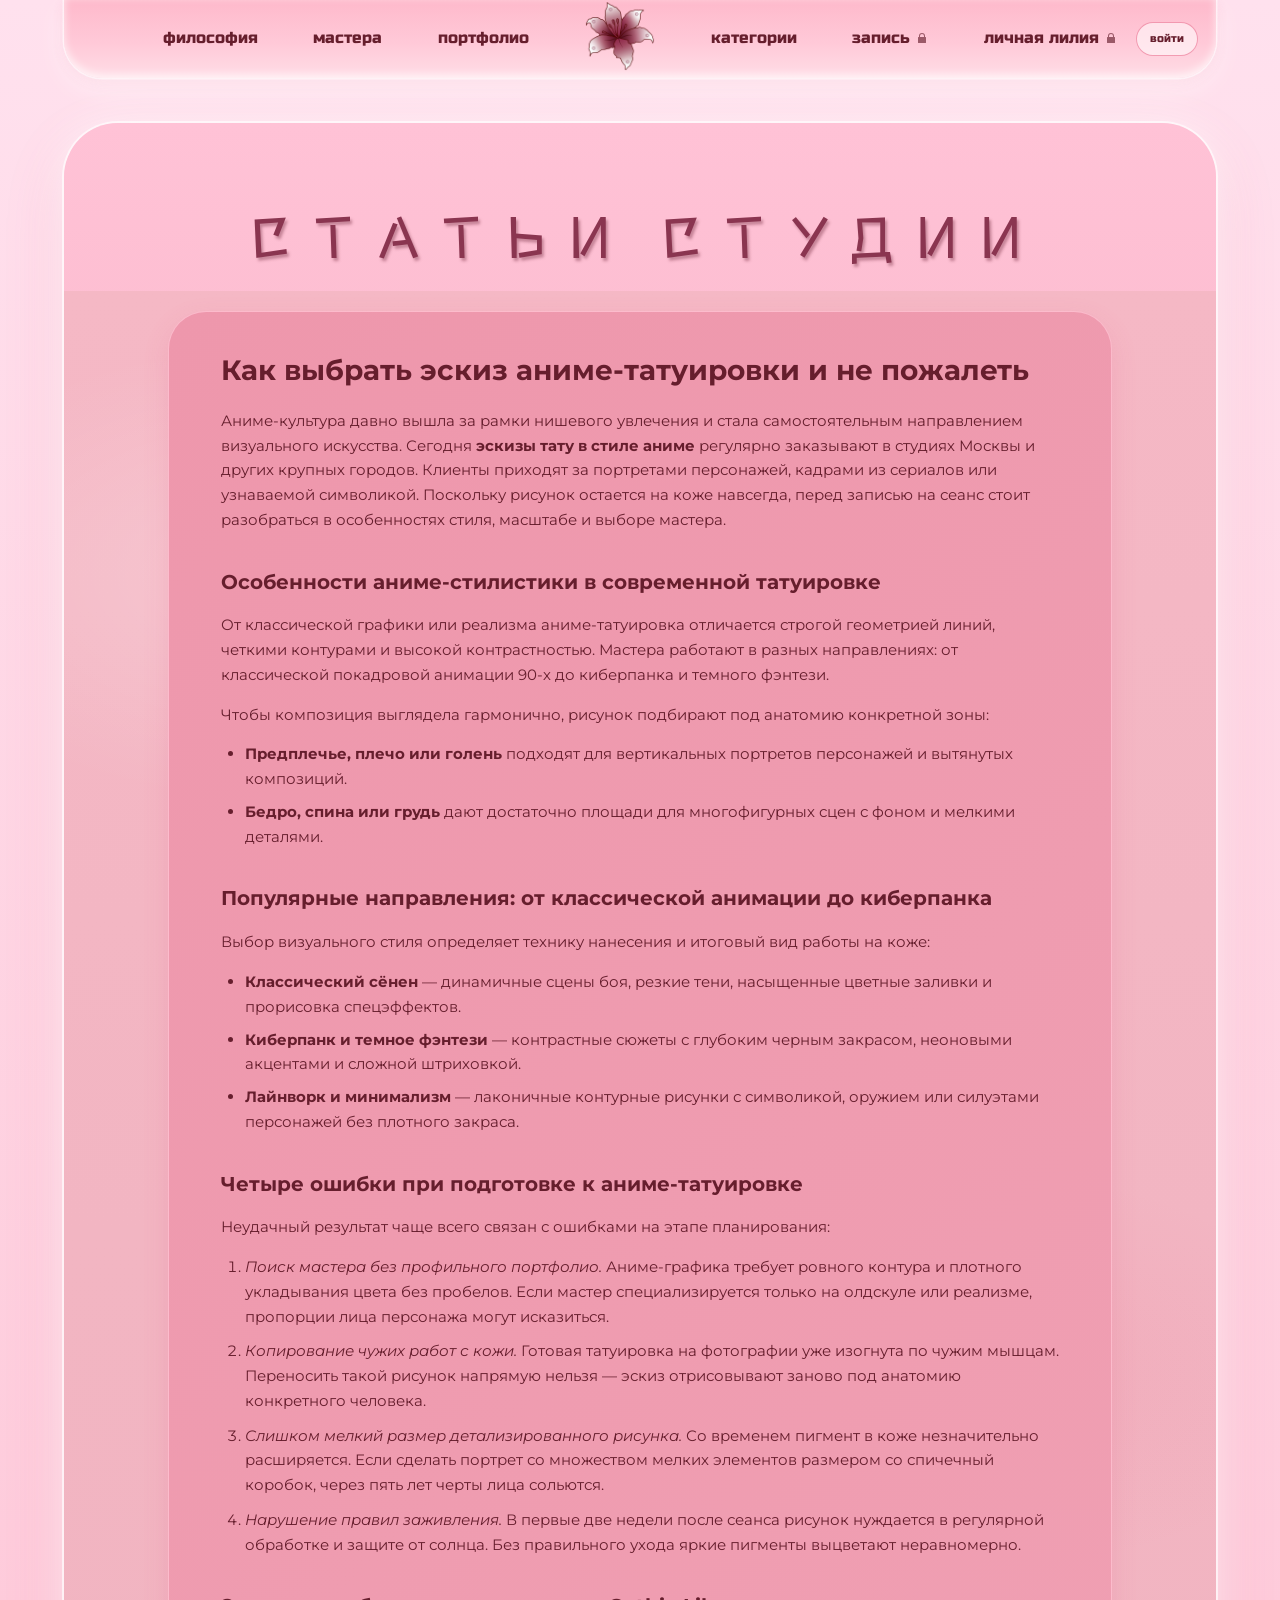
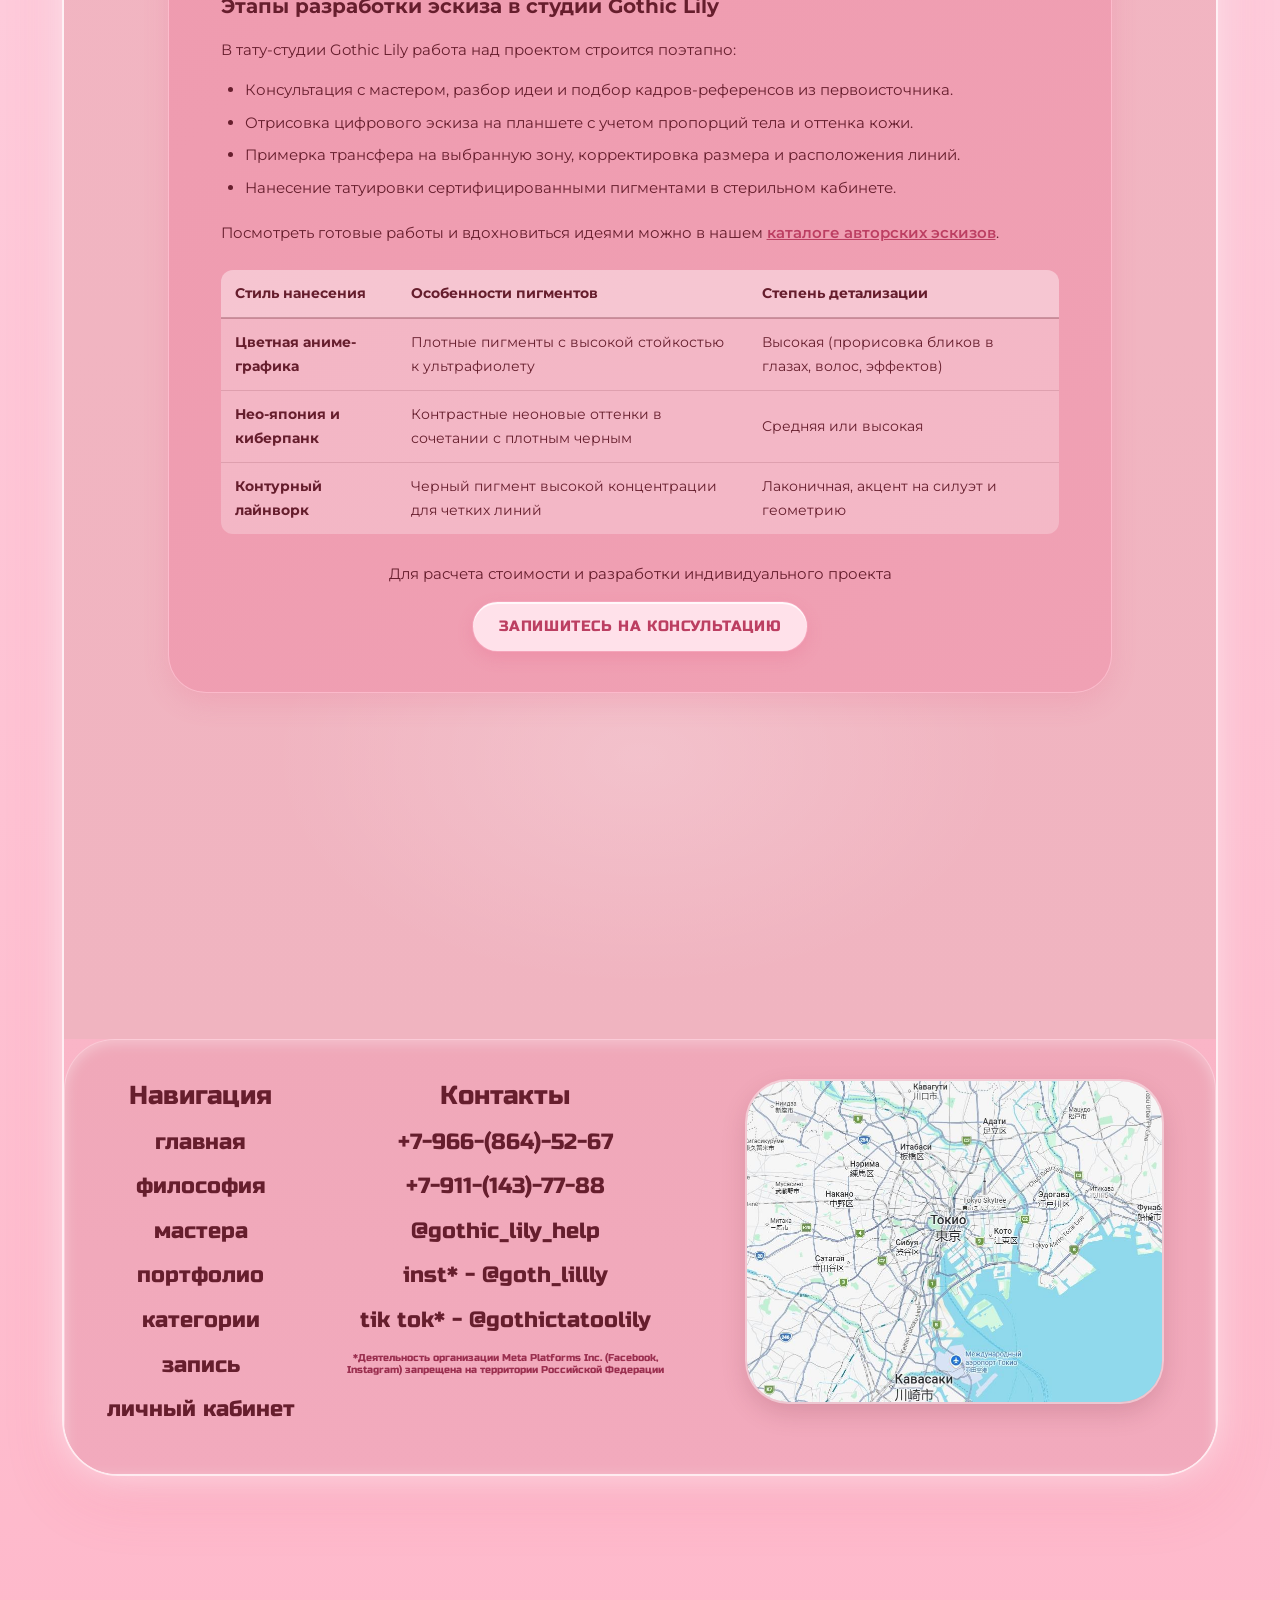
==== up/tema3_article/index.html @ 80ffa4ef "Add files via upload" ====
<!doctype html>
<html lang="ru">
<head>
  <meta charset="utf-8">
  <meta name="viewport" content="width=device-width, initial-scale=1">
  <title>Как выбрать эскиз аниме-татуировки: советы мастера | Gothic Lily</title>
  <meta name="description" content="Пошаговое руководство по выбору аниме-эскиза для татуировки в Москве. Стили, подборка деталей, консультация профессиональных мастеров в студии Gothic Lily.">
  <link rel="icon" href="img/logo.png">

  <!-- Шрифты: Iceland, Kings, Russo One, Stick (для шапки и заголовков сайта) + обычный читаемый шрифт -->
  <link rel="preconnect" href="https://fonts.googleapis.com">
  <link rel="preconnect" href="https://fonts.gstatic.com" crossorigin>
  <link href="https://fonts.googleapis.com/css2?family=Iceland&family=Kings&family=Montserrat:ital,wght@0,400;0,600;0,700;1,400&family=Russo+One&family=Stick&display=swap" rel="stylesheet">

  <link rel="stylesheet" href="css/style.css">

  <!-- Микроразметка Schema.org типа Article в формате JSON-LD -->
  <script type="application/ld+json">
  {
    "@context": "https://schema.org",
    "@type": "Article",
    "headline": "Как выбрать эскиз аниме-татуировки и не пожалеть",
    "description": "Пошаговое руководство по выбору аниме-эскиза для татуировки в Москве. Стили, подборка деталей, консультация профессиональных мастеров в студии Gothic Lily.",
    "image": "https://gothic-lily.ru/images/anime-tattoo-sketch.webp",
    "author": {
      "@type": "Organization",
      "name": "Тату-студия Gothic Lily",
      "url": "https://gothic-lily.ru"
    },
    "publisher": {
      "@type": "Organization",
      "name": "Тату-студия Gothic Lily",
      "logo": {
        "@type": "ImageObject",
        "url": "https://gothic-lily.ru/images/logo.png"
      }
    },
    "datePublished": "2026-06-05",
    "dateModified": "2026-06-05",
    "mainEntityOfPage": {
      "@type": "WebPage",
      "@id": "https://gothic-lily.ru/articles/kak-vybrat-eskiz-anime-tatu"
    }
  }
  </script>
</head>
<body data-page="article">

  <!-- шапка рисуется из js/main.js -->
  <div id="site-header"></div>

  <div class="card phil-card">
    <main>
      <!-- Название страницы -->
      <section class="phil-top" style="padding-bottom: 20px;">
        <h1 class="page-title page-title-sm">Статьи студии</h1>
      </section>

      <!-- Основной контент статьи -->
      <section class="story" style="padding-top: 20px;">
        <img class="orn orn-l" src="img/ornament.png" alt="" aria-hidden="true">
        <img class="orn orn-r" src="img/ornament.png" alt="" aria-hidden="true">

        <!-- Блок без анимации подсветки при наведении и с обычным читаемым шрифтом -->
        <article style="
          position: relative;
          z-index: 2;
          width: 82%;
          max-width: 1100px;
          margin: 0 auto;
          padding: max(24px, calc(var(--u) * 3.5)) max(22px, calc(var(--u) * 4.5));
          border-radius: var(--r-md);
          background: linear-gradient(135deg, #EE97AC 0%, #F0A1B4 100%);
          border: 1.5px solid rgba(255, 196, 212, .8);
          box-shadow: 0 10px 26px rgba(232, 91, 128, .16);
          font-family: 'Montserrat', -apple-system, BlinkMacSystemFont, 'Segoe UI', Roboto, Arial, sans-serif;
          font-size: clamp(15px, 1.15vw, 18px);
          line-height: 1.65;
          color: var(--wine);
          text-align: left;
        ">
          <h2 style="font-size: clamp(22px, 2.2vw, 34px); font-weight: 700; line-height: 1.3; margin-top: 0; margin-bottom: 20px; color: var(--wine);">
            Как выбрать эскиз аниме-татуировки и не пожалеть
          </h2>
          
          <p style="margin-bottom: 16px;">Аниме-культура давно вышла за рамки нишевого увлечения и стала самостоятельным направлением визуального искусства. Сегодня <strong>эскизы тату в стиле аниме</strong> регулярно заказывают в студиях Москвы и других крупных городов. Клиенты приходят за портретами персонажей, кадрами из сериалов или узнаваемой символикой. Поскольку рисунок остается на коже навсегда, перед записью на сеанс стоит разобраться в особенностях стиля, масштабе и выборе мастера.</p>

          <h3 style="font-size: clamp(18px, 1.6vw, 24px); font-weight: 700; margin-top: 32px; margin-bottom: 12px; color: var(--wine);">
            Особенности аниме-стилистики в современной татуировке
          </h3>
          <p style="margin-bottom: 12px;">От классической графики или реализма аниме-татуировка отличается строгой геометрией линий, четкими контурами и высокой контрастностью. Мастера работают в разных направлениях: от классической покадровой анимации 90-х до киберпанка и темного фэнтези.</p>
          <p style="margin-bottom: 12px;">Чтобы композиция выглядела гармонично, рисунок подбирают под анатомию конкретной зоны:</p>
          <ul style="margin-bottom: 20px; padding-left: 24px;">
            <li style="margin-bottom: 8px;"><strong>Предплечье, плечо или голень</strong> подходят для вертикальных портретов персонажей и вытянутых композиций.</li>
            <li style="margin-bottom: 8px;"><strong>Бедро, спина или грудь</strong> дают достаточно площади для многофигурных сцен с фоном и мелкими деталями.</li>
          </ul>

          <h3 style="font-size: clamp(18px, 1.6vw, 24px); font-weight: 700; margin-top: 32px; margin-bottom: 12px; color: var(--wine);">
            Популярные направления: от классической анимации до киберпанка
          </h3>
          <p style="margin-bottom: 12px;">Выбор визуального стиля определяет технику нанесения и итоговый вид работы на коже:</p>
          <ul style="margin-bottom: 20px; padding-left: 24px;">
            <li style="margin-bottom: 8px;"><strong>Классический сёнен</strong> — динамичные сцены боя, резкие тени, насыщенные цветные заливки и прорисовка спецэффектов.</li>
            <li style="margin-bottom: 8px;"><strong>Киберпанк и темное фэнтези</strong> — контрастные сюжеты с глубоким черным закрасом, неоновыми акцентами и сложной штриховкой.</li>
            <li style="margin-bottom: 8px;"><strong>Лайнворк и минимализм</strong> — лаконичные контурные рисунки с символикой, оружием или силуэтами персонажей без плотного закраса.</li>
          </ul>

          <h3 style="font-size: clamp(18px, 1.6vw, 24px); font-weight: 700; margin-top: 32px; margin-bottom: 12px; color: var(--wine);">
            Четыре ошибки при подготовке к аниме-татуировке
          </h3>
          <p style="margin-bottom: 12px;">Неудачный результат чаще всего связан с ошибками на этапе планирования:</p>
          <ol style="margin-bottom: 20px; padding-left: 24px;">
            <li style="margin-bottom: 10px;"><em>Поиск мастера без профильного портфолио.</em> Аниме-графика требует ровного контура и плотного укладывания цвета без пробелов. Если мастер специализируется только на олдскуле или реализме, пропорции лица персонажа могут исказиться.</li>
            <li style="margin-bottom: 10px;"><em>Копирование чужих работ с кожи.</em> Готовая татуировка на фотографии уже изогнута по чужим мышцам. Переносить такой рисунок напрямую нельзя — эскиз отрисовывают заново под анатомию конкретного человека.</li>
            <li style="margin-bottom: 10px;"><em>Слишком мелкий размер детализированного рисунка.</em> Со временем пигмент в коже незначительно расширяется. Если сделать портрет со множеством мелких элементов размером со спичечный коробок, через пять лет черты лица сольются.</li>
            <li style="margin-bottom: 10px;"><em>Нарушение правил заживления.</em> В первые две недели после сеанса рисунок нуждается в регулярной обработке и защите от солнца. Без правильного ухода яркие пигменты выцветают неравномерно.</li>
          </ol>

          <h3 style="font-size: clamp(18px, 1.6vw, 24px); font-weight: 700; margin-top: 32px; margin-bottom: 12px; color: var(--wine);">
            Этапы разработки эскиза в студии Gothic Lily
          </h3>
          <p style="margin-bottom: 12px;">В тату-студии Gothic Lily работа над проектом строится поэтапно:</p>
          <ul style="margin-bottom: 20px; padding-left: 24px;">
            <li style="margin-bottom: 8px;">Консультация с мастером, разбор идеи и подбор кадров-референсов из первоисточника.</li>
            <li style="margin-bottom: 8px;">Отрисовка цифрового эскиза на планшете с учетом пропорций тела и оттенка кожи.</li>
            <li style="margin-bottom: 8px;">Примерка трансфера на выбранную зону, корректировка размера и расположения линий.</li>
            <li style="margin-bottom: 8px;">Нанесение татуировки сертифицированными пигментами в стерильном кабинете.</li>
          </ul>

          <p style="margin-bottom: 24px;">Посмотреть готовые работы и вдохновиться идеями можно в нашем <a href="catalog.html" style="color: var(--berry); font-weight: 600; text-decoration: underline;">каталоге авторских эскизов</a>.</p>

          <div style="overflow-x: auto; margin: 24px 0;">
            <table style="width: 100%; border-collapse: collapse; font-size: 0.95em; background: rgba(255, 255, 255, 0.25); border-radius: 12px; overflow: hidden;">
              <thead>
                <tr style="border-bottom: 2px solid rgba(102, 30, 45, 0.3); background: rgba(255, 255, 255, 0.2);">
                  <th style="padding: 12px 14px; text-align: left; font-weight: 700;">Стиль нанесения</th>
                  <th style="padding: 12px 14px; text-align: left; font-weight: 700;">Особенности пигментов</th>
                  <th style="padding: 12px 14px; text-align: left; font-weight: 700;">Степень детализации</th>
                </tr>
              </thead>
              <tbody>
                <tr style="border-bottom: 1px solid rgba(102, 30, 45, 0.15);">
                  <td style="padding: 12px 14px;"><strong>Цветная аниме-графика</strong></td>
                  <td style="padding: 12px 14px;">Плотные пигменты с высокой стойкостью к ультрафиолету</td>
                  <td style="padding: 12px 14px;">Высокая (прорисовка бликов в глазах, волос, эффектов)</td>
                </tr>
                <tr style="border-bottom: 1px solid rgba(102, 30, 45, 0.15);">
                  <td style="padding: 12px 14px;"><strong>Нео-япония и киберпанк</strong></td>
                  <td style="padding: 12px 14px;">Контрастные неоновые оттенки в сочетании с плотным черным</td>
                  <td style="padding: 12px 14px;">Средняя или высокая</td>
                </tr>
                <tr>
                  <td style="padding: 12px 14px;"><strong>Контурный лайнворк</strong></td>
                  <td style="padding: 12px 14px;">Черный пигмент высокой концентрации для четких линий</td>
                  <td style="padding: 12px 14px;">Лаконичная, акцент на силуэт и геометрию</td>
                </tr>
              </tbody>
            </table>
          </div>

          <p style="margin-top: 28px; margin-bottom: 0; text-align: center;">
            Для расчета стоимости и разработки индивидуального проекта <br>
            <a href="booking.html" class="btn-pill" style="display: inline-block; margin-top: 14px; font-family: var(--f-body); font-size: 15px; padding: 12px 26px;">Запишитесь на консультацию</a>
          </p>
        </article>
      </section>
    </main>

    <!-- подвал рисуется из js/main.js -->
    <div id="site-footer"></div>
  </div>

  <script src="js/main.js"></script>
</body>
</html>
---- up/tema3_article/css/style.css ----
@charset "UTF-8";
/* ==========================================================================
   Gothic Lily — общие стили для всех страниц
   Макет рассчитан на ширину 1920px (контент 1600px). Все размеры считаются
   от --u (1% ширины контента), поэтому всё масштабируется само.
   ========================================================================== */

:root {
  /* палитра из макета */
  --wine:   #661E2D;
  --berry:  #BC3F62;
  --blush:  #FEB9CB;
  --pink:   #E85B80;
  --rose:   #E3829D;
  --mauve:  #B25771;

  /* шрифты */
  --f-body:   'Russo One', 'Arial Black', sans-serif;
  --f-title:  'Iceland', 'Russo One', sans-serif;
  --f-script: 'Kings', 'Brush Script MT', cursive;
  --f-head:   'Stick', 'Russo One', sans-serif;

  /* сетка */
  --gutter: clamp(12px, 5vw, 160px);
  --w: min(1600px, calc(100vw - 2 * var(--gutter)));
  --u: calc(var(--w) / 100);           /* 1% ширины контента */
  --r-lg: max(28px, calc(var(--u) * 4.7));
  --r-md: max(20px, calc(var(--u) * 3.3));
}

*, *::before, *::after { box-sizing: border-box; }

html { -webkit-text-size-adjust: 100%; scroll-behavior: smooth; }

body {
  margin: 0;
  min-height: 100vh;
  font-family: var(--f-body);
  color: var(--wine);
  line-height: 1.35;
  background: #FECBDB linear-gradient(180deg, #FFE1EE 0%, #FECBDB 50%, #FEB9CB 100%) no-repeat;
  overflow-x: clip;
}

img { display: block; max-width: 100%; }
a { color: inherit; }
button { font-family: inherit; }

:focus-visible {
  outline: 2px solid var(--berry);
  outline-offset: 3px;
  border-radius: 6px;
}

.sr-only {
  position: absolute; width: 1px; height: 1px; margin: -1px; padding: 0;
  overflow: hidden; clip: rect(0 0 0 0); white-space: nowrap; border: 0;
}

/* ==========================================================================
   Шапка
   ========================================================================== */
.site-header {
  position: sticky;
  top: 0;
  z-index: 50;
  width: var(--w);
  margin: 0 auto;
}

.bar {
  position: relative;
  display: flex;
  align-items: center;
  justify-content: center;
  height: calc(var(--u) * 6.75);
  min-height: 64px;
  border-radius: 0 0 var(--r-md) var(--r-md);
  background: linear-gradient(180deg, #FEB9CB 0%, #FFC9D8 55%, #FFDDE6 100%);
  box-shadow:
    0 0 0 1.5px rgba(255, 255, 255, .55),
    0 10px 28px rgba(255, 255, 255, .55),
    0 4px 14px rgba(232, 91, 128, .18),
    inset 0 -3px 8px rgba(255, 255, 255, .7);
}

.nav-list {
  display: flex;
  align-items: center;
  gap: calc(var(--u) * 4.4);
  margin: 0;
  padding: 0;
  list-style: none;
}

.nav-list a {
  position: relative;
  display: inline-block;
  padding: .5em .15em;
  font-size: clamp(12px, calc(var(--u) * 1.35), 22px);
  color: var(--wine);
  text-decoration: none;
  white-space: nowrap;
  transition: color .25s, text-shadow .25s;
}
.nav-list a::before {                     /* подчёркивание-подсветка */
  content: "";
  position: absolute;
  left: 50%; bottom: .15em;
  width: 100%; height: 2px;
  border-radius: 2px;
  background: var(--pink);
  box-shadow: 0 0 10px var(--pink);
  transform: translateX(-50%) scaleX(0);
  transition: transform .25s;
}
.nav-list a:hover,
.nav-list a:focus-visible {
  color: var(--berry);
  text-shadow: 0 0 10px rgba(255, 255, 255, .95), 0 0 22px rgba(232, 91, 128, .55);
}
.nav-list a:hover::before,
.nav-list a:focus-visible::before { transform: translateX(-50%) scaleX(1); }

.nav-list a.is-active {                   /* текущая страница */
  color: rgba(102, 30, 45, .42);
  text-shadow: 0 0 8px rgba(255, 255, 255, .9);
}

/* замочек у «запись» и «личная лилия», пока не вошли */
.nav-list a.is-locked::after {
  content: "";
  display: inline-block;
  width: .78em; height: .78em;
  margin-left: .4em;
  vertical-align: -.05em;
  background: currentColor;
  opacity: .65;
  -webkit-mask: var(--lock) center / contain no-repeat;
          mask: var(--lock) center / contain no-repeat;
  --lock: url("data:image/svg+xml,%3Csvg xmlns='http://www.w3.org/2000/svg' viewBox='0 0 24 24'%3E%3Cpath d='M6 10V8a6 6 0 1 1 12 0v2h1a1 1 0 0 1 1 1v10a1 1 0 0 1-1 1H5a1 1 0 0 1-1-1V11a1 1 0 0 1 1-1h1zm2 0h8V8a4 4 0 1 0-8 0v2z'/%3E%3C/svg%3E");
}

.logo { display: block; line-height: 0; }
.logo img {
  height: calc(var(--u) * 6.1);
  min-height: 46px;
  width: auto;
  transition: transform .4s, filter .3s;
}
.logo:hover img,
.logo:focus-visible img {
  transform: rotate(14deg) scale(1.08);
  filter: drop-shadow(0 0 10px rgba(255, 255, 255, .95)) drop-shadow(0 0 18px rgba(232, 91, 128, .6));
}
.logo-mobile { display: none; }

.burger {
  display: none;
  flex-direction: column;
  justify-content: center;
  gap: 5px;
  width: 44px; height: 44px;
  padding: 0 11px;
  border: 0;
  border-radius: 50%;
  background: transparent;
  cursor: pointer;
  transition: background .25s, box-shadow .25s;
}
.burger span {
  display: block; height: 2.5px; border-radius: 2px;
  background: var(--wine);
  transition: transform .3s, opacity .3s;
}
.burger:hover { background: rgba(255, 255, 255, .6); box-shadow: 0 0 16px rgba(232, 91, 128, .45); }
.nav-open .burger span:nth-child(1) { transform: translateY(7.5px) rotate(45deg); }
.nav-open .burger span:nth-child(2) { opacity: 0; }
.nav-open .burger span:nth-child(3) { transform: translateY(-7.5px) rotate(-45deg); }

/* вход / профиль */
.auth {
  position: absolute;
  right: calc(var(--u) * 1.6);
  top: 50%;
  transform: translateY(-50%);
}
.auth-btn {
  display: inline-flex;
  align-items: center;
  justify-content: center;
  min-height: 34px;
  padding: .55em 1.15em;
  font-size: clamp(11px, calc(var(--u) * .95), 16px);
  color: var(--wine);
  background: rgba(255, 255, 255, .55);
  border: 1.5px solid rgba(232, 91, 128, .55);
  border-radius: 999px;
  cursor: pointer;
  transition: background .25s, box-shadow .25s, transform .25s;
}
.auth-btn:hover,
.auth-btn:focus-visible {
  background: #fff;
  box-shadow: 0 0 0 3px rgba(255, 255, 255, .5), 0 0 18px rgba(232, 91, 128, .55);
  transform: translateY(-1px);
}
.auth-btn.is-in { width: 40px; height: 40px; min-height: 0; padding: 0; background: var(--wine); color: #FFE3EA; border-color: #fff; }
.auth-btn.is-in:hover { background: var(--berry); }
.auth-initial { font-size: 17px; line-height: 1; text-transform: uppercase; }
.auth-btn.is-in::after {                  /* зелёная точка «вы вошли» -> розовая */
  content: "";
  position: absolute;
  right: -1px; top: -1px;
  width: 11px; height: 11px;
  border-radius: 50%;
  background: #FF7FA3;
  border: 2px solid #fff;
  box-shadow: 0 0 8px #FF7FA3;
}
.auth-btn { position: relative; }

.auth-menu {
  position: absolute;
  right: 0;
  top: calc(100% + 12px);
  min-width: 210px;
  padding: 10px;
  border-radius: 24px;
  background: linear-gradient(180deg, #FFD3DF, #FEB9CB);
  border: 1.5px solid rgba(255, 255, 255, .8);
  box-shadow: 0 14px 34px rgba(102, 30, 45, .22), 0 0 0 4px rgba(255, 255, 255, .25);
}
.auth-menu[hidden] { display: none; }
.auth-hello {
  margin: 4px 10px 8px;
  padding-bottom: 8px;
  font-size: 13px;
  border-bottom: 1px solid rgba(102, 30, 45, .2);
  overflow-wrap: anywhere;
}
.auth-menu a,
.auth-menu button {
  display: block;
  width: 100%;
  padding: 10px 14px;
  font-size: 15px;
  text-align: left;
  color: var(--wine);
  text-decoration: none;
  background: transparent;
  border: 0;
  border-radius: 14px;
  cursor: pointer;
  transition: background .2s, color .2s, box-shadow .2s;
}
.auth-menu a:hover, .auth-menu button:hover,
.auth-menu a:focus-visible, .auth-menu button:focus-visible {
  background: rgba(255, 255, 255, .7);
  color: var(--berry);
  box-shadow: 0 0 14px rgba(232, 91, 128, .35);
}

/* ==========================================================================
   Карточка страницы (общий «стеклянный» контейнер)
   ========================================================================== */
.card {
  position: relative;
  width: var(--w);
  margin: calc(var(--u) * 3.9) auto max(60px, calc(var(--u) * 12));
  border-radius: var(--r-lg);
  overflow: hidden;
  background: linear-gradient(180deg, #F5B8C5 0%, #F2B5C2 50%, #F0B4C0 100%);
  box-shadow:
    0 0 0 2px rgba(255, 255, 255, .65),
    0 0 40px rgba(255, 255, 255, .7),
    0 24px 60px rgba(232, 91, 128, .18);
}

/* название студии */
.brand {
  position: relative;
  display: grid;
  place-content: center;
  height: calc(var(--u) * 19.6);
  min-height: 150px;
  text-align: center;
  background:
    linear-gradient(115deg, rgba(255, 255, 255, 0) 25%, rgba(255, 255, 255, .28) 42%, rgba(255, 255, 255, 0) 58%),
    linear-gradient(180deg, #F6BBCB, #F9BDCD);
}
.brand h1 { margin: 0; font-weight: 400; line-height: 1; }
.brand-name {
  display: block;
  font-family: var(--f-title);
  font-size: clamp(46px, calc(var(--u) * 8.1), 140px);
  letter-spacing: .01em;
}
.brand-script {
  display: block;
  margin-top: calc(var(--u) * -.4);
  font-family: var(--f-script);
  font-size: clamp(24px, calc(var(--u) * 4.4), 76px);
}

/* ==========================================================================
   Слайдер
   ========================================================================== */
.hero-wrap { position: relative; }

.hero {
  position: relative;
  height: max(470px, calc(var(--u) * 70));
  overflow: hidden;
  background: linear-gradient(180deg, #EC92A9 0%, #F4A4B9 45%, #FDB8CB 100%);
}

.slide {
  position: absolute;
  inset: 0;
  opacity: 0;
  visibility: hidden;
  transition: opacity .7s ease, visibility .7s;
}
.slide.is-active { opacity: 1; visibility: visible; }

.slide-img {
  position: absolute;
  left: 50%;
  bottom: 1.9%;
  height: 104%;
  width: auto;
  max-width: none;
  transform: translateX(-50%);
  user-select: none;
  pointer-events: none;
}

.band {
  position: absolute;
  left: 50%;
  top: 50%;
  width: 65%;
  transform: translate(-50%, -50%);
  padding: max(16px, calc(var(--u) * 2.4)) max(16px, calc(var(--u) * 3));
  text-align: center;
  font-size: clamp(16px, calc(var(--u) * 2.06), 34px);
  line-height: 1.3;
  border-radius: var(--r-md);
  background: linear-gradient(90deg,
    rgba(214, 100, 130, .58) 0%, rgba(238, 150, 172, .86) 22%,
    rgba(238, 150, 172, .86) 78%, rgba(214, 100, 130, .58) 100%);
  border: 1.5px solid rgba(255, 205, 220, .75);
  box-shadow: inset 0 2px 0 rgba(255, 255, 255, .35), 0 10px 32px rgba(120, 30, 50, .18);
  -webkit-backdrop-filter: blur(3px);
          backdrop-filter: blur(3px);
}
.band p { margin: 0; }
.band span { display: block; text-wrap: balance; }

.arrow {
  position: absolute;
  top: 50%;
  z-index: 3;
  width: max(26px, calc(var(--u) * 2.4));
  padding: 14px 6px;
  box-sizing: content-box;
  color: var(--mauve);
  background: none;
  border: 0;
  cursor: pointer;
  transform: translateY(-50%);
  transition: color .2s, transform .2s, filter .2s;
}
.arrow svg { display: block; width: 100%; height: auto; fill: none; stroke: currentColor; stroke-width: 2.4; stroke-linecap: round; stroke-linejoin: round; }
.arrow-prev { left: 9%; }
.arrow-next { right: 9%; }
.arrow:hover,
.arrow:focus-visible {
  color: var(--berry);
  transform: translateY(-50%) scale(1.15);
  filter: drop-shadow(0 0 8px rgba(255, 255, 255, .95)) drop-shadow(0 0 16px rgba(232, 91, 128, .7));
}

/* рваный край под слайдером */
.torn {
  position: absolute;
  left: 0; right: 0; bottom: -1px;
  width: 100%;
  height: auto;
  z-index: 2;
  pointer-events: none;
}

.dots {
  position: absolute;
  left: 50%;
  top: calc(100% + max(14px, calc(var(--u) * 2.4)));
  z-index: 3;
  display: flex;
  gap: 12px;
  transform: translateX(-50%);
}
.dot {
  width: 12px; height: 12px;
  padding: 0;
  background: transparent;
  border: 2px solid var(--mauve);
  border-radius: 50%;
  cursor: pointer;
  transition: background .25s, box-shadow .25s, transform .25s;
}
.dot:hover { transform: scale(1.25); box-shadow: 0 0 10px rgba(255, 255, 255, .95), 0 0 14px var(--pink); }
.dot.is-active { background: var(--berry); border-color: var(--berry); }

/* ==========================================================================
   Текстовая часть главной
   ========================================================================== */
.story {
  --gap: max(64px, calc(var(--u) * 30));
  position: relative;
  display: flex;
  flex-direction: column;
  padding: max(58px, calc(var(--u) * 9)) 0 var(--gap);
  gap: var(--gap);
  background:
    radial-gradient(48% 14% at 18% 12%, rgba(255, 255, 255, .22), transparent 70%),
    radial-gradient(40% 12% at 82% 46%, rgba(232, 91, 128, .10), transparent 70%),
    radial-gradient(46% 14% at 50% 88%, rgba(255, 255, 255, .18), transparent 70%),
    linear-gradient(180deg, #F5B8C5 0%, #F2B5C2 40%, #F0B4C0 100%);
}

.glass-box {
  position: relative;
  z-index: 2;
  width: calc(var(--u) * 64.8);
  margin: 0;
  padding: max(18px, calc(var(--u) * 3.1)) max(18px, calc(var(--u) * 4.9));
  text-align: center;
  font-size: clamp(15px, calc(var(--u) * 1.94), 32px);
  line-height: 1.4;
  border-radius: var(--r-md);
  background: linear-gradient(135deg, #EE97AC 0%, #F0A1B4 100%);
  border: 1.5px solid rgba(255, 196, 212, .8);
  box-shadow:
    inset 0 2px 0 rgba(255, 255, 255, .35),
    inset 0 -6px 14px rgba(232, 91, 128, .12),
    0 10px 26px rgba(232, 91, 128, .16);
  transition: box-shadow .3s, transform .3s;
}
.glass-box:hover {
  transform: translateY(-3px);
  box-shadow:
    inset 0 2px 0 rgba(255, 255, 255, .4),
    0 0 0 3px rgba(255, 255, 255, .35),
    0 0 36px rgba(255, 255, 255, .6),
    0 14px 30px rgba(232, 91, 128, .22);
}
.box-a { margin-left: calc(var(--u) * 25); }
.box-b { margin-left: calc(var(--u) * 9.4); }

/* орнаменты-лилии по бокам */
.orn {
  position: absolute;
  z-index: 1;
  width: 17.4%;
  height: auto;
  pointer-events: none;
  filter: drop-shadow(0 0 3px rgba(255, 255, 255, .75)) drop-shadow(0 0 9px rgba(255, 215, 228, .65));
  animation: shimmer 6s ease-in-out infinite;
}
.orn-l { left: 1.4%;  top: calc(var(--u) * 1); }
.orn-r { left: 80.6%; top: calc(var(--u) * 33.9); transform: rotate(180deg); animation-delay: -3s; }
@keyframes shimmer { 0%, 100% { opacity: .78; } 50% { opacity: 1; } }

/* кнопка «погрузиться» */
.btn-dive {
  align-self: center;
  display: grid;
  place-items: center;
  width: max(250px, calc(var(--u) * 44.25));
  height: max(78px, calc(var(--u) * 11.25));
  border-radius: max(28px, calc(var(--u) * 3.4));
  font-family: var(--f-head);
  font-size: clamp(24px, calc(var(--u) * 3.5), 58px);
  letter-spacing: .08em;
  text-decoration: none;
  color: #A34562;
  text-shadow: 0 2px 0 rgba(102, 30, 45, .28), 0 0 1px rgba(102, 30, 45, .6);
  background: linear-gradient(135deg, #FFEAF0 0%, #FFDDE6 100%);
  border: 1.5px solid #F08BA8;
  box-shadow: inset 0 2px 0 rgba(255, 255, 255, .85), 0 8px 22px rgba(232, 91, 128, .2);
  transition: background .25s, color .25s, box-shadow .25s, transform .25s;
}
.btn-dive:hover,
.btn-dive:focus-visible {
  color: var(--berry);
  background: #fff;
  transform: translateY(-3px);
  box-shadow: inset 0 2px 0 #fff, 0 0 0 4px rgba(255, 255, 255, .45), 0 0 36px rgba(232, 91, 128, .65);
}

/* ==========================================================================
   Подвал (в самом низу карточки)
   ========================================================================== */
.footer {
  position: relative;
  border-radius: calc(var(--u) * 4.4) calc(var(--u) * 4.4) 0 0;
  background: linear-gradient(180deg, #F0A8B9 0%, #F2AABD 100%);
  border: 1.5px solid rgba(255, 215, 226, .75);
  border-bottom: 0;
  box-shadow: inset 0 3px 14px rgba(255, 255, 255, .35);
}
.footer-inner {
  display: grid;
  grid-template-columns: 23.6% 29.4% 1fr;
  align-items: start;
  padding: calc(var(--u) * 3.4) 0 calc(var(--u) * 3.6);
}
.footer h2 {
  margin: 0 0 calc(var(--u) * .6);
  font-size: clamp(16px, calc(var(--u) * 2.25), 36px);
  font-weight: 400;
  text-align: center;
}
.footer ul { margin: 0; padding: 0; list-style: none; text-align: center; }
.footer li { line-height: max(30px, calc(var(--u) * 3.7)); }
.footer li a {
  font-size: clamp(14px, calc(var(--u) * 1.94), 31px);
  text-decoration: none;
  transition: color .2s, text-shadow .2s;
}
.footer li a:hover,
.footer li a:focus-visible {
  color: #fff;
  text-shadow: 0 0 8px rgba(255, 255, 255, .9), 0 0 20px var(--pink);
}
.footer li a.is-locked::after { content: none; }
.legal {
  margin: calc(var(--u) * .7) 0 0;
  font-size: clamp(10px, calc(var(--u) * .72), 12px);
  line-height: 1.25;
  text-align: center;
  color: #9B3050;
}
.footer-map {
  justify-self: end;
  width: calc(var(--u) * 36);
  margin: calc(var(--u) * .2) calc(var(--u) * 4.6) 0 0;
  border-radius: max(22px, calc(var(--u) * 3.6));
  overflow: hidden;
  line-height: 0;
  box-shadow: 0 0 0 2px rgba(255, 255, 255, .45), 0 10px 26px rgba(102, 30, 45, .18);
}
.footer-map img { width: 100%; height: auto; }

/* ==========================================================================
   Вход (модальное окно) и общие кнопки
   ========================================================================== */
.btn-pill {
  display: inline-block;
  padding: .75em 1.8em;
  font-size: 18px;
  color: var(--berry);
  text-transform: uppercase;
  letter-spacing: .04em;
  text-decoration: none;
  background: #FFE1EA;
  border: 1.5px solid rgba(232, 91, 128, .45);
  border-radius: 999px;
  cursor: pointer;
  box-shadow: inset 0 2px 0 rgba(255, 255, 255, .8), 0 6px 16px rgba(232, 91, 128, .2);
  transition: background .25s, color .25s, box-shadow .25s, transform .25s;
}
.btn-pill:hover,
.btn-pill:focus-visible {
  background: #fff;
  transform: translateY(-2px);
  box-shadow: inset 0 2px 0 #fff, 0 0 0 4px rgba(255, 255, 255, .45), 0 0 28px rgba(232, 91, 128, .6);
}

.modal {
  position: fixed;
  inset: 0;
  z-index: 100;
  display: grid;
  place-items: center;
  padding: 16px;
}
.modal[hidden] { display: none; }
.modal-backdrop {
  position: absolute;
  inset: 0;
  background: rgba(102, 30, 45, .38);
  -webkit-backdrop-filter: blur(6px);
          backdrop-filter: blur(6px);
}
.modal-card {
  position: relative;
  width: min(440px, 100%);
  max-height: calc(100vh - 32px);
  overflow: auto;
  padding: 30px 28px 24px;
  border-radius: 36px;
  background: linear-gradient(180deg, #FFCFDC 0%, #F8A9BE 100%);
  border: 1.5px solid rgba(255, 225, 234, .95);
  box-shadow: 0 24px 60px rgba(102, 30, 45, .35), 0 0 0 6px rgba(255, 255, 255, .25);
  animation: pop .3s ease;
}
@keyframes pop { from { opacity: 0; transform: translateY(14px) scale(.97); } }
.modal-x {
  position: absolute;
  right: 14px; top: 12px;
  width: 38px; height: 38px;
  font-size: 26px; line-height: 1;
  color: var(--wine);
  background: transparent;
  border: 0;
  border-radius: 50%;
  cursor: pointer;
  transition: background .2s, box-shadow .2s;
}
.modal-x:hover { background: rgba(255, 255, 255, .6); box-shadow: 0 0 14px rgba(255, 255, 255, .9); }
.modal-title {
  margin: 0 0 6px;
  font-family: var(--f-head);
  font-size: 34px;
  font-weight: 400;
  letter-spacing: .12em;
  text-align: center;
  text-transform: uppercase;
  color: var(--wine);
  text-shadow: 0 2px 0 rgba(255, 255, 255, .35);
}
.modal-note { margin: 0 0 16px; font-size: 14px; text-align: center; }
.field { display: block; margin-bottom: 12px; font-size: 13px; }
.field small { opacity: .7; }
.field input {
  display: block;
  width: 100%;
  margin-top: 6px;
  padding: 12px 18px;
  font: inherit;
  font-size: 16px;
  color: var(--wine);
  background: #FFE0E8;
  border: 1.5px solid transparent;
  border-radius: 999px;
  transition: border-color .2s, box-shadow .2s;
}
.field input::placeholder { color: #D58AA2; }
.field input:focus { outline: none; border-color: var(--berry); box-shadow: 0 0 0 4px rgba(255, 255, 255, .5), 0 0 16px rgba(232, 91, 128, .45); }
.field input[aria-invalid="true"] { border-color: #C42A55; }
.modal-error { min-height: 1.3em; margin: 0 0 8px; font-size: 13px; text-align: center; color: #8E1F43; }
.modal-card .btn-pill { display: block; width: 100%; }
.modal-hint { margin: 12px 0 0; font-size: 11px; line-height: 1.35; text-align: center; opacity: .75; }

/* ==========================================================================
   Планшет
   ========================================================================== */
@media (max-width: 1100px) {
  /* шапка превращается в бургер */
  .bar { justify-content: space-between; padding: 0 12px; }
  .burger { display: flex; }
  .logo-mobile { display: block; position: absolute; left: 50%; top: 50%; transform: translate(-50%, -50%); }
  .nav-list {
    display: none;
    position: absolute;
    top: calc(100% + 10px);
    left: 0; right: 0;
    flex-direction: column;
    align-items: stretch;
    gap: 0;
    padding: 10px;
    border-radius: 28px;
    background: linear-gradient(180deg, #FFD3DF, #FEB9CB);
    border: 1.5px solid rgba(255, 255, 255, .8);
    box-shadow: 0 16px 36px rgba(102, 30, 45, .22);
  }
  .nav-open .nav-list { display: flex; }
  .nav-list li { display: block; }
  .nav-list .logo-li { display: none; }
  .nav-list a { display: block; padding: 14px 16px; font-size: 17px; text-align: center; border-radius: 16px; }
  .nav-list a::before { display: none; }
  .nav-list a:hover { background: rgba(255, 255, 255, .55); }
  .auth { position: static; transform: none; }

  .glass-box { width: 78%; }
  .box-a { margin-left: 18%; }
  .box-b { margin-left: 4%; }
  .orn { opacity: .6; animation: none; }
  .arrow-prev { left: 4%; }
  .arrow-next { right: 4%; }
  .band { width: 72%; }
}

/* ==========================================================================
   Телефон
   ========================================================================== */
@media (max-width: 700px) {
  .card { margin-top: 18px; }
  .brand { min-height: 130px; }

  .band { width: 76%; padding: 16px 14px; }
  .arrow { width: 20px; padding: 12px 4px; }
  .arrow-prev { left: 1%; }
  .arrow-next { right: 1%; }

  .story { --gap: 70px; padding-top: 64px; }
  .glass-box { width: calc(100% - 28px); margin: 0 auto; padding: 20px 18px; }
  .orn { display: none; }
  .btn-dive { width: min(86%, 340px); }

  .footer-inner {
    grid-template-columns: 38% 62%;
    gap: 22px 0;
    padding: 28px 12px 24px;
  }
  .footer li { line-height: 32px; }
  .footer li a { overflow-wrap: anywhere; }
  .footer-map {
    grid-column: 1 / -1;
    justify-self: stretch;
    width: 100%;
    margin: 0;
    border-radius: 24px;
  }
  .footer { border-radius: 28px 28px 0 0; }
}

@media (prefers-reduced-motion: reduce) {
  *, *::before, *::after { animation: none !important; transition-duration: .01ms !important; scroll-behavior: auto !important; }
}

/* ==========================================================================
   Страница «Философия»
   ========================================================================== */
.phil-card {
  background:
    radial-gradient(60% 8% at 20% 30%, rgba(255, 255, 255, .22), transparent 70%),
    radial-gradient(60% 8% at 80% 62%, rgba(255, 255, 255, .18), transparent 70%),
    linear-gradient(180deg, #FFC2D6 0%, #F6B1C3 30%, #FEB9CB 55%, #F8B3C5 100%);
}

.swirl {
  position: absolute;
  top: 0;
  width: 22%;
  height: auto;
  pointer-events: none;
  opacity: .95;
  filter: drop-shadow(0 0 8px rgba(255, 255, 255, .7));
}
.swirl-l { left: -3%; }
.swirl-r { right: -3%; }

.page-title {
  margin: 0;
  font-family: var(--f-head);
  font-weight: 400;
  font-size: clamp(30px, calc(var(--u) * 5.6), 92px);
  letter-spacing: .16em;
  text-align: center;
  text-transform: uppercase;
  color: #8A3550;
  text-shadow: 2px 3px 3px rgba(90, 15, 35, .35);
}
.page-title-sm { font-size: clamp(26px, calc(var(--u) * 4.8), 80px); }

.phil-top {
  position: relative;
  z-index: 1;
  display: flex;
  flex-direction: column;
  align-items: center;
  padding-top: calc(var(--u) * 6.4);
}
.magnolia {
  width: auto;
  height: calc(var(--u) * 50.7);
  margin-top: calc(var(--u) * 1.4);
  filter: drop-shadow(0 8px 10px rgba(102, 30, 45, .12));
}

.phil-box {
  display: grid;
  grid-template-columns: 46% 1fr;
  width: calc(var(--u) * 67.4);
  overflow: hidden;
  border-radius: calc(var(--u) * 4.4);
  background: #631E30;
  box-shadow: 0 18px 44px rgba(102, 30, 45, .28), 0 0 0 1.5px rgba(255, 255, 255, .3);
}
.phil-photo { width: 100%; height: 100%; object-fit: cover; }
.lily-big, .magnolia { max-width: none; }
.phil-text {
  display: flex;
  flex-direction: column;
  justify-content: center;
  padding: calc(var(--u) * 2) calc(var(--u) * 1.6);
  text-align: center;
  color: #FFE3EA;
  font-size: clamp(14px, calc(var(--u) * 1.6), 27px);
  line-height: 1.36;
}
.phil-text p { margin: 0; }
.phil-text .jp {
  font-family: 'Noto Sans JP', 'Yu Gothic', 'Meiryo', sans-serif;
  font-weight: 300;
  font-size: 1.06em;
  margin-top: .2em;
}

/* новости */
.news {
  position: relative;
  z-index: 1;
  display: flex;
  flex-direction: column;
  align-items: center;
  gap: calc(var(--u) * 4.2);
  padding-top: calc(var(--u) * 12.5);
}
.news .page-title { margin-bottom: calc(var(--u) * 1.4); }

.news-card {
  width: calc(var(--u) * 63.6);
  overflow: hidden;
  border-radius: calc(var(--u) * 4.2);
  background: linear-gradient(180deg, #E5A0B3, #E2A0B2);
  box-shadow: 0 10px 28px rgba(232, 91, 128, .18);
  transition: transform .3s, box-shadow .3s;
}
.news-card:hover {
  transform: translateY(-4px);
  box-shadow: 0 0 0 3px rgba(255, 255, 255, .45), 0 0 38px rgba(255, 255, 255, .55), 0 16px 34px rgba(232, 91, 128, .26);
}
.news-card img { width: 100%; height: auto; aspect-ratio: 2.05 / 1; object-fit: cover; }
.news-body {
  display: flex;
  flex-direction: column;
  align-items: center;
  gap: calc(var(--u) * .8);
  padding: calc(var(--u) * 2) calc(var(--u) * 3) calc(var(--u) * 2.4);
  text-align: center;
}
.news-body h3 { margin: 0; font-size: clamp(16px, calc(var(--u) * 1.9), 31px); font-weight: 400; }
.news-body p { margin: 0; max-width: 40em; font-size: clamp(13px, calc(var(--u) * 1.3), 21px); line-height: 1.4; opacity: .88; }

.btn-more {
  margin-top: calc(var(--u) * .4);
  padding: .6em 1.6em;
  font-size: clamp(12px, calc(var(--u) * 1.2), 19px);
  color: var(--wine);
  background: rgba(255, 235, 241, .7);
  border: 1.5px solid rgba(255, 255, 255, .85);
  border-radius: 999px;
  cursor: pointer;
  transition: background .25s, color .25s, box-shadow .25s, transform .25s;
}
.btn-more:hover,
.btn-more:focus-visible {
  color: var(--berry);
  background: #fff;
  transform: translateY(-2px);
  box-shadow: 0 0 0 3px rgba(255, 255, 255, .45), 0 0 24px rgba(232, 91, 128, .6);
}

/* нижняя часть */
.phil-end {
  position: relative;
  z-index: 1;
  display: flex;
  flex-direction: column;
  align-items: center;
  padding: calc(var(--u) * 4.2) 0 calc(var(--u) * 12);
}
.lily-big {
  width: calc(var(--u) * 39);
  height: auto;
  margin-bottom: calc(var(--u) * 14.7);
  filter: drop-shadow(0 10px 14px rgba(102, 30, 45, .16));
}
.btn-light {
  width: max(250px, calc(var(--u) * 44));
  height: max(70px, calc(var(--u) * 11.4));
  background: linear-gradient(180deg, #FFE6EC, #FFDCE5);
}

/* всплывающая подсказка для кнопок-заглушек */
.toast {
  position: fixed;
  left: 50%;
  bottom: 28px;
  z-index: 120;
  max-width: calc(100vw - 32px);
  padding: 14px 26px;
  font-size: 15px;
  text-align: center;
  color: var(--wine);
  background: #FFE6EC;
  border: 1.5px solid rgba(232, 91, 128, .55);
  border-radius: 999px;
  box-shadow: 0 10px 30px rgba(102, 30, 45, .25), 0 0 24px rgba(255, 255, 255, .8);
  transform: translate(-50%, 20px);
  opacity: 0;
  pointer-events: none;
  transition: opacity .3s, transform .3s;
}
.toast.is-on { opacity: 1; transform: translate(-50%, 0); }

@media (max-width: 1100px) {
  .swirl { width: 22%; opacity: .6; }
  .phil-box { width: 88%; }
  .news-card { width: 80%; }
  .lily-big { width: 46%; }
}

@media (max-width: 700px) {
  .swirl { width: 34%; opacity: .45; }
  .phil-top { padding-top: 28px; }
  .magnolia { height: 62vw; }
  .phil-box { grid-template-columns: 1fr; width: calc(100% - 28px); border-radius: 30px; }
  .phil-photo { height: 66vw; max-height: 340px; object-position: 50% 30%; }
  .phil-text { padding: 22px 18px 26px; font-size: 16px; }
  .news { padding-top: 64px; gap: 26px; }
  .news-card { width: calc(100% - 28px); border-radius: 28px; }
  .news-body { padding: 18px 18px 22px; gap: 10px; }
  .lily-big { width: 72%; margin-bottom: 70px; }
  .phil-end { padding-bottom: 64px; }
}
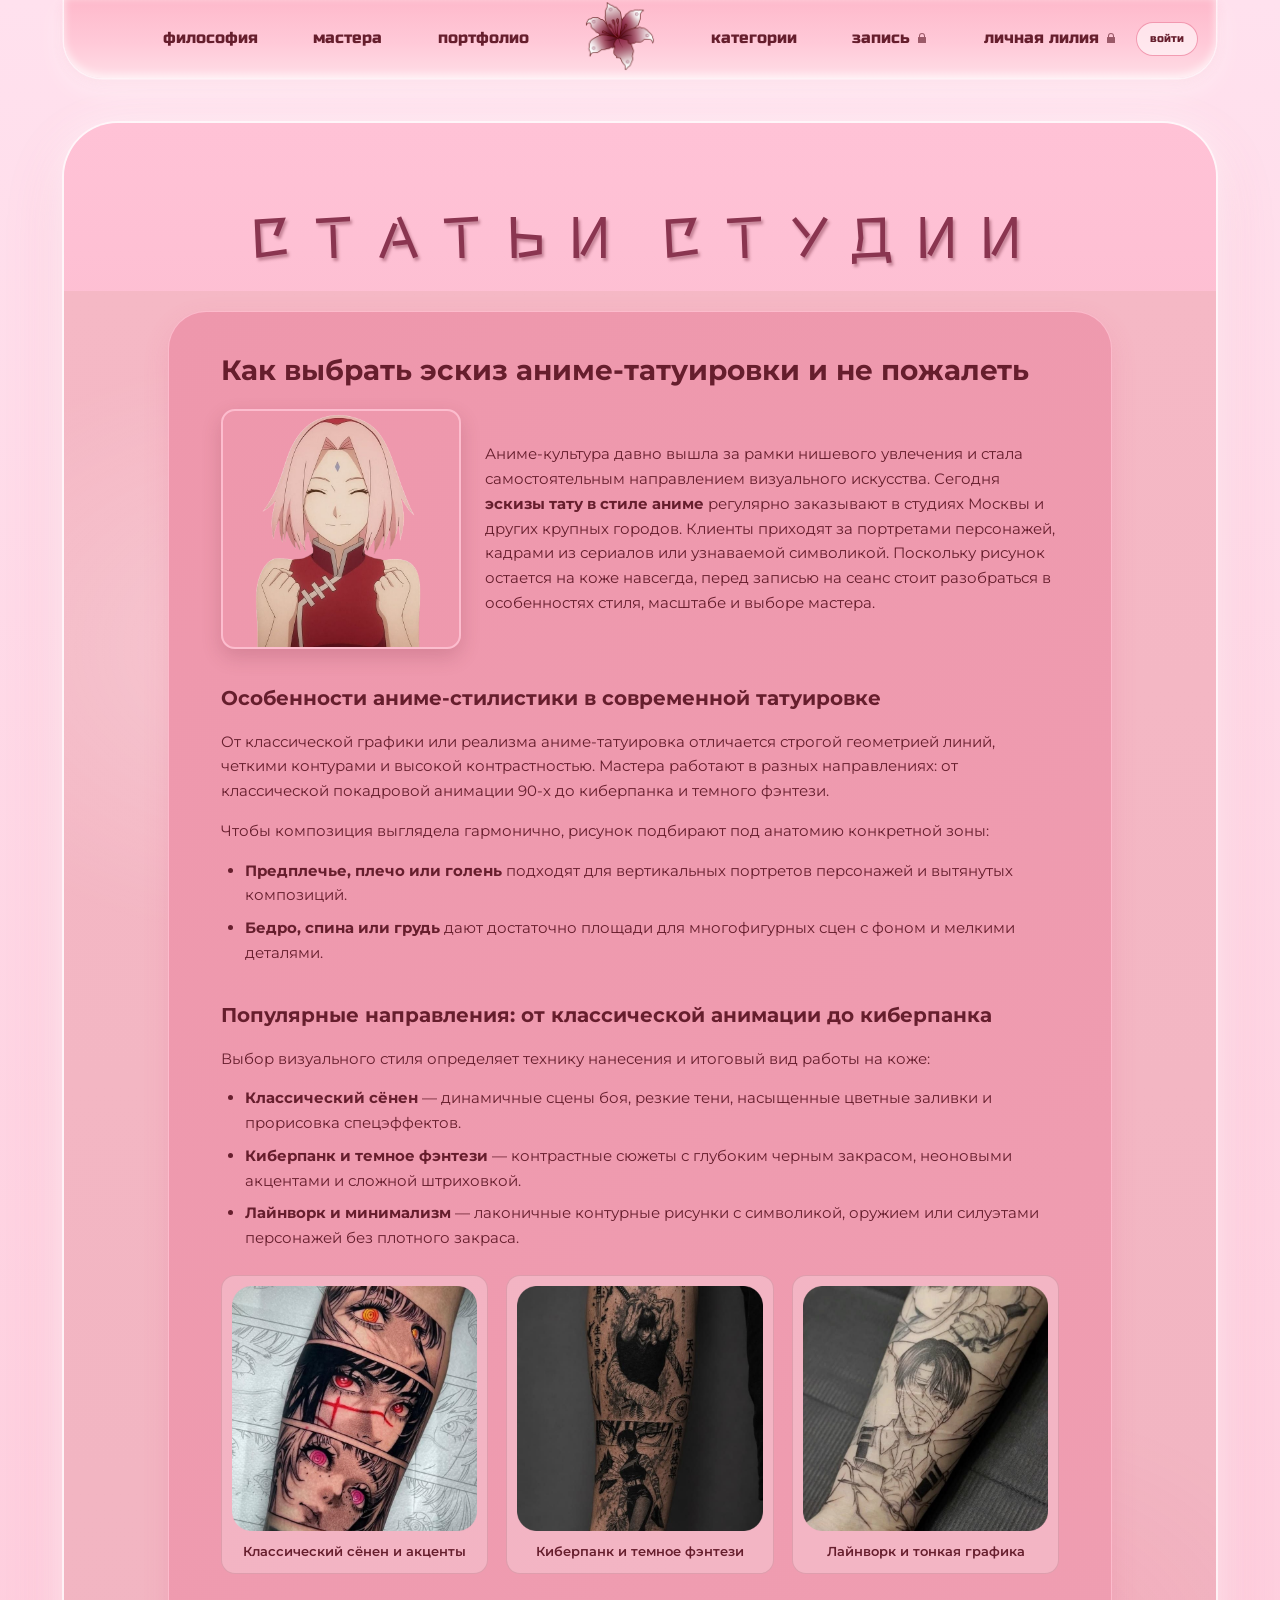
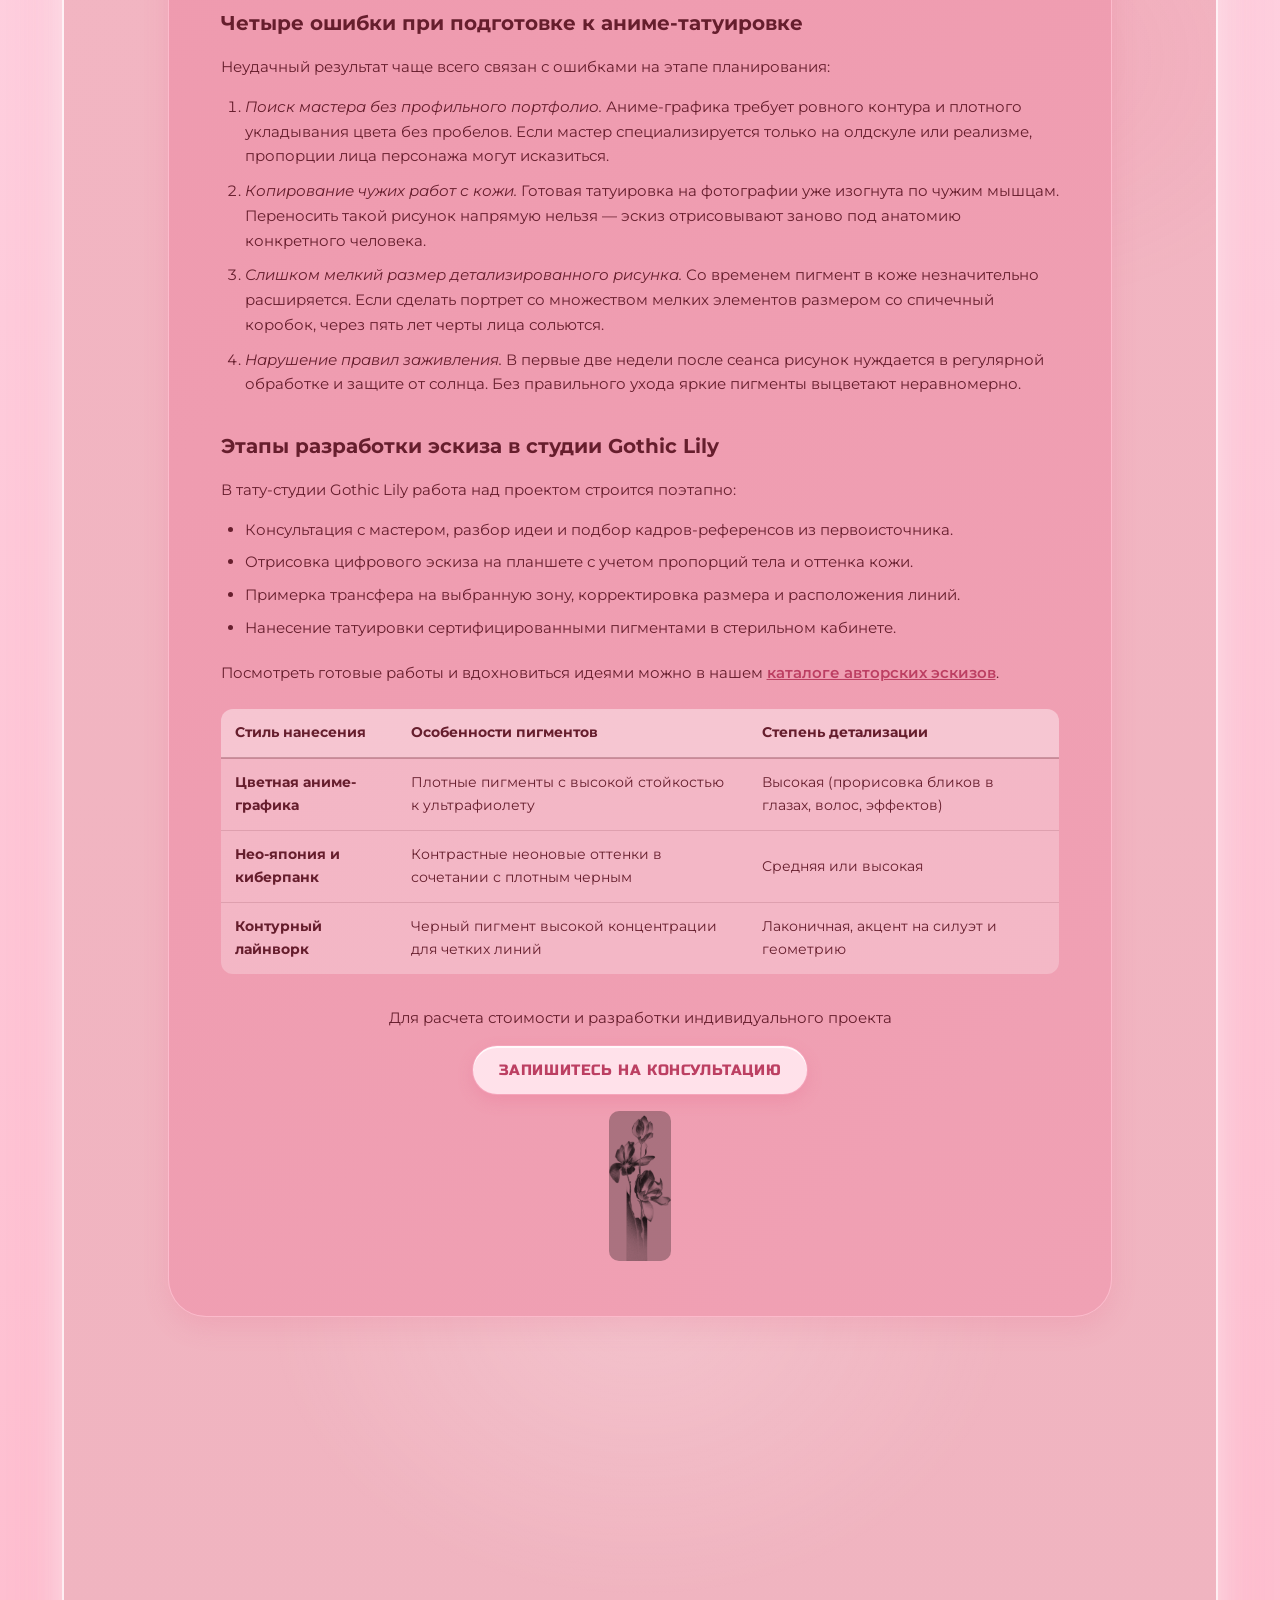
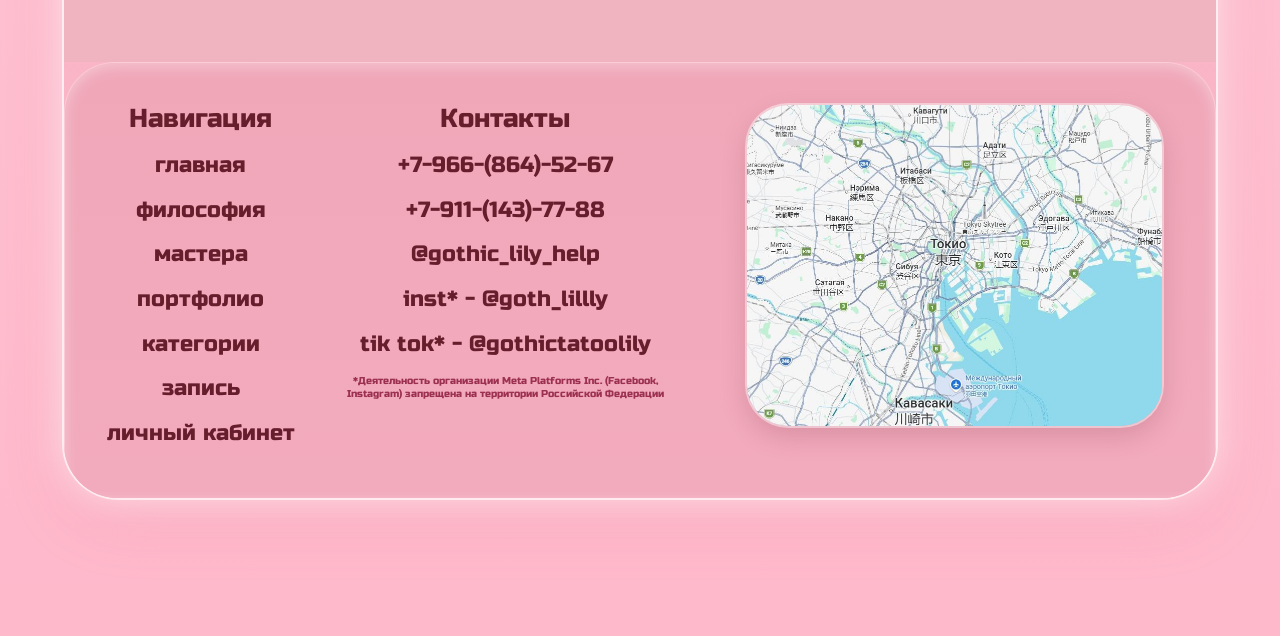
==== commit c0bb8826: "Add files via upload" ====
--- a/up/tema3_article/index.html
+++ b/up/tema3_article/index.html
@@ -4,7 +4,8 @@
   <meta charset="utf-8">
   <meta name="viewport" content="width=device-width, initial-scale=1">
   <title>Как выбрать эскиз аниме-татуировки: советы мастера | Gothic Lily</title>
-  <meta name="description" content="Пошаговое руководство по выбору аниме-эскиза для татуировки в Москве. Стили, подборка деталей, консультация профессиональных мастеров в студии Gothic Lily.">
+  <meta name="description" content="Пошаговое руководство по выбору аниме-эскиза для татуировки в Москве. 
+  Стили, подборка деталей, консультация профессиональных мастеров в студии Gothic Lily.">
   <link rel="icon" href="img/logo.png">
 
   <!-- Шрифты: Iceland, Kings, Russo One, Stick (для шапки и заголовков сайта) + обычный читаемый шрифт -->
@@ -82,8 +83,12 @@
           <h2 style="font-size: clamp(22px, 2.2vw, 34px); font-weight: 700; line-height: 1.3; margin-top: 0; margin-bottom: 20px; color: var(--wine);">
             Как выбрать эскиз аниме-татуировки и не пожалеть
           </h2>
-          
-          <p style="margin-bottom: 16px;">Аниме-культура давно вышла за рамки нишевого увлечения и стала самостоятельным направлением визуального искусства. Сегодня <strong>эскизы тату в стиле аниме</strong> регулярно заказывают в студиях Москвы и других крупных городов. Клиенты приходят за портретами персонажей, кадрами из сериалов или узнаваемой символикой. Поскольку рисунок остается на коже навсегда, перед записью на сеанс стоит разобраться в особенностях стиля, масштабе и выборе мастера.</p>
+
+          <!-- Главная иллюстрация статьи (sakura-title.jpg) -->
+          <div style="display: flex; flex-wrap: wrap; gap: 24px; align-items: center; margin-bottom: 24px;">
+            <img src="img/sakura-title.png" alt="Аниме-персонаж для эскиза татуировки" style="width: 240px; max-width: 100%; height: auto; border-radius: 14px; border: 2px solid rgba(255, 196, 212, .85); box-shadow: 0 8px 20px rgba(102, 30, 45, .18); flex-shrink: 0;">
+            <p style="margin: 0; flex: 1 1 300px;">Аниме-культура давно вышла за рамки нишевого увлечения и стала самостоятельным направлением визуального искусства. Сегодня <strong>эскизы тату в стиле аниме</strong> регулярно заказывают в студиях Москвы и других крупных городов. Клиенты приходят за портретами персонажей, кадрами из сериалов или узнаваемой символикой. Поскольку рисунок остается на коже навсегда, перед записью на сеанс стоит разобраться в особенностях стиля, масштабе и выборе мастера.</p>
+          </div>
 
           <h3 style="font-size: clamp(18px, 1.6vw, 24px); font-weight: 700; margin-top: 32px; margin-bottom: 12px; color: var(--wine);">
             Особенности аниме-стилистики в современной татуировке
@@ -104,6 +109,24 @@
             <li style="margin-bottom: 8px;"><strong>Киберпанк и темное фэнтези</strong> — контрастные сюжеты с глубоким черным закрасом, неоновыми акцентами и сложной штриховкой.</li>
             <li style="margin-bottom: 8px;"><strong>Лайнворк и минимализм</strong> — лаконичные контурные рисунки с символикой, оружием или силуэтами персонажей без плотного закраса.</li>
           </ul>
+
+          <!-- Галерея примеров по направлениям (senen.jpg, cyber-punk.jpg, minimum.jpg) -->
+          <div style="display: grid; grid-template-columns: repeat(auto-fit, minmax(220px, 1fr)); gap: 18px; margin: 24px 0 28px;">
+            <figure style="margin: 0; background: rgba(255, 255, 255, 0.25); padding: 10px; border-radius: 14px; border: 1px solid rgba(102, 30, 45, 0.15); text-align: center;">
+              <img src="img/senen.png" alt="Татуировка в стиле классический сёнен и манга-фреймы" style="width: 100%; aspect-ratio: 1 / 1; object-fit: cover; border-radius: 10px; display: block;">
+              <figcaption style="margin-top: 10px; font-size: 0.88em; font-weight: 600;">Классический сёнен и акценты</figcaption>
+            </figure>
+
+            <figure style="margin: 0; background: rgba(255, 255, 255, 0.25); padding: 10px; border-radius: 14px; border: 1px solid rgba(102, 30, 45, 0.15); text-align: center;">
+              <img src="img/cyber-punk.png" alt="Татуировка в стиле темное фэнтези и киберпанк" style="width: 100%; aspect-ratio: 1 / 1; object-fit: cover; border-radius: 10px; display: block;">
+              <figcaption style="margin-top: 10px; font-size: 0.88em; font-weight: 600;">Киберпанк и темное фэнтези</figcaption>
+            </figure>
+
+            <figure style="margin: 0; background: rgba(255, 255, 255, 0.25); padding: 10px; border-radius: 14px; border: 1px solid rgba(102, 30, 45, 0.15); text-align: center;">
+              <img src="img/minimum.png" alt="Контурная аниме-татуировка в стиле лайнворк" style="width: 100%; aspect-ratio: 1 / 1; object-fit: cover; border-radius: 10px; display: block;">
+              <figcaption style="margin-top: 10px; font-size: 0.88em; font-weight: 600;">Лайнворк и тонкая графика</figcaption>
+            </figure>
+          </div>
 
           <h3 style="font-size: clamp(18px, 1.6vw, 24px); font-weight: 700; margin-top: 32px; margin-bottom: 12px; color: var(--wine);">
             Четыре ошибки при подготовке к аниме-татуировке
@@ -158,10 +181,14 @@
             </table>
           </div>
 
-          <p style="margin-top: 28px; margin-bottom: 0; text-align: center;">
-            Для расчета стоимости и разработки индивидуального проекта <br>
-            <a href="booking.html" class="btn-pill" style="display: inline-block; margin-top: 14px; font-family: var(--f-body); font-size: 15px; padding: 12px 26px;">Запишитесь на консультацию</a>
-          </p>
+          <!-- Финальный акцент с цветком (flower-end.png) и кнопкой записи -->
+          <div style="margin-top: 32px; display: flex; flex-direction: column; align-items: center; text-align: center;">
+            <p style="margin: 0;">
+              Для расчета стоимости и разработки индивидуального проекта <br>
+              <a href="booking.html" class="btn-pill" style="display: inline-block; margin-top: 14px; font-family: var(--f-body); font-size: 15px; padding: 12px 26px;">Запишитесь на консультацию</a>
+            </p>
+             <img src="img/flower-end.png" alt="Украшение для конца статьи" aria-hidden="true" style="height: 150px; width: auto; object-fit: contain; margin-bottom: 14px; border-radius: 10px; mix-blend-mode: multiply; opacity: 0.9; margin-top: 1rem;">
+          </div>
         </article>
       </section>
     </main>
